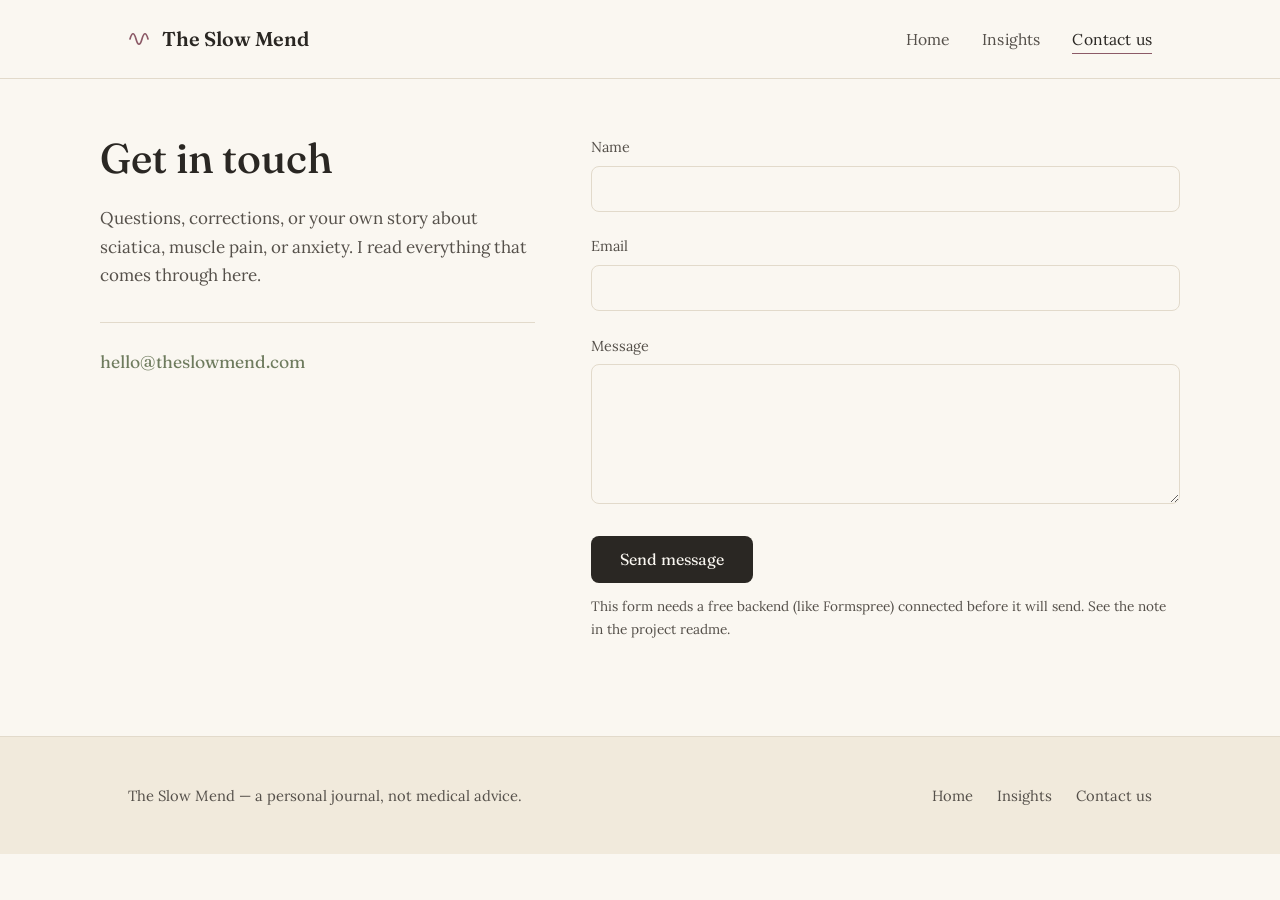
==== contact.html @ ebbfa94d "Add files via upload" ====
<!DOCTYPE html>
<html lang="en">
<head>
<meta charset="UTF-8">
<meta name="viewport" content="width=device-width, initial-scale=1.0">
<title>Contact us — The Slow Mend</title>
<meta name="description" content="Get in touch with The Slow Mend.">
<link rel="preconnect" href="https://fonts.googleapis.com">
<link rel="preconnect" href="https://fonts.gstatic.com" crossorigin>
<link href="https://fonts.googleapis.com/css2?family=Fraunces:opsz,wght@9..144,400;9..144,500;9..144,600&family=Lora:ital,wght@0,400;0,500;1,400&display=swap" rel="stylesheet">
<link rel="stylesheet" href="styles.css">
</head>
<body>

<header class="site-header">
  <div class="wrap">
    <a href="index.html" class="wordmark">
      <svg width="24" height="24" viewBox="0 0 24 24" fill="none" xmlns="http://www.w3.org/2000/svg" aria-hidden="true">
        <path d="M2 12c2-7 4-7 6 0s4 7 6 0 4-7 6 0" stroke="#8C5A67" stroke-width="1.7" stroke-linecap="round"/>
      </svg>
      The Slow Mend
    </a>
    <nav class="main-nav" aria-label="Main">
      <ul>
        <li><a href="index.html">Home</a></li>
        <li><a href="insights.html">Insights</a></li>
        <li><a href="contact.html" aria-current="page">Contact us</a></li>
      </ul>
    </nav>
    <button class="nav-toggle" aria-label="Toggle menu" aria-expanded="false">
      <span></span>
    </button>
  </div>
</header>

<main>
  <section class="contact-layout wrap">
    <div class="contact-intro">
      <h1>Get in touch</h1>
      <p>Questions, corrections, or your own story about sciatica, muscle pain, or anxiety. I read everything that comes through here.</p>
      <div class="contact-direct">
        <a href="mailto:hello@theslowmend.com">hello@theslowmend.com</a>
      </div>
    </div>

    <div class="contact-form">
      <form action="https://formspree.io/f/your-form-id" method="POST">
        <div class="field">
          <label for="name">Name</label>
          <input type="text" id="name" name="name" required>
        </div>
        <div class="field">
          <label for="email">Email</label>
          <input type="email" id="email" name="email" required>
        </div>
        <div class="field">
          <label for="message">Message</label>
          <textarea id="message" name="message" required></textarea>
        </div>
        <button type="submit" class="submit-btn">Send message</button>
        <p class="form-note">This form needs a free backend (like Formspree) connected before it will send. See the note in the project readme.</p>
      </form>
    </div>
  </section>
</main>

<footer class="site-footer">
  <div class="wrap">
    <p>The Slow Mend — a personal journal, not medical advice.</p>
    <ul class="footer-nav">
      <li><a href="index.html">Home</a></li>
      <li><a href="insights.html">Insights</a></li>
      <li><a href="contact.html">Contact us</a></li>
    </ul>
  </div>
</footer>

<script src="script.js"></script>
</body>
</html>
---- styles.css ----
/* ---------------------------------------------------
   The Slow Mend — personal health journal
   Palette: warm paper, moss, plum, ochre, ink
--------------------------------------------------- */

:root {
  --paper: #FAF7F1;
  --paper-alt: #F1EADC;
  --ink: #2A2723;
  --ink-soft: #55504A;
  --moss: #6E7B5E;
  --moss-tint: #E7EBDF;
  --plum: #8C5A67;
  --plum-tint: #F1E3E6;
  --ochre: #B08A4E;
  --ochre-tint: #F3E7D2;
  --line: #E2DACB;

  --display: 'Fraunces', Georgia, serif;
  --body: 'Lora', Georgia, serif;

  --measure: 62ch;
}

* { box-sizing: border-box; }

html {
  scroll-behavior: smooth;
}

body {
  margin: 0;
  background: var(--paper);
  color: var(--ink);
  font-family: var(--body);
  font-size: 1.0625rem;
  line-height: 1.7;
  -webkit-font-smoothing: antialiased;
}

a {
  color: var(--moss);
  text-decoration-thickness: 1px;
  text-underline-offset: 3px;
}

a:hover { color: var(--plum); }

a:focus-visible,
button:focus-visible,
input:focus-visible,
textarea:focus-visible {
  outline: 2px solid var(--plum);
  outline-offset: 3px;
}

h1, h2, h3 {
  font-family: var(--display);
  font-weight: 500;
  line-height: 1.15;
  margin: 0 0 0.5em;
  color: var(--ink);
}

p { margin: 0 0 1.1em; }

.wrap {
  max-width: 1080px;
  margin: 0 auto;
  padding: 0 1.75rem;
}

/* ---------- Header ---------- */

.site-header {
  border-bottom: 1px solid var(--line);
  position: sticky;
  top: 0;
  background: rgba(250, 247, 241, 0.92);
  backdrop-filter: blur(6px);
  z-index: 10;
}

.site-header .wrap {
  display: flex;
  align-items: center;
  justify-content: space-between;
  height: 78px;
}

.wordmark {
  display: flex;
  align-items: center;
  gap: 0.6rem;
  font-family: var(--display);
  font-size: 1.25rem;
  font-weight: 600;
  color: var(--ink);
  text-decoration: none;
}

.wordmark svg { flex-shrink: 0; }

.wordmark:hover { color: var(--ink); }

.main-nav ul {
  display: flex;
  gap: 2rem;
  list-style: none;
  margin: 0;
  padding: 0;
}

.main-nav a {
  color: var(--ink-soft);
  text-decoration: none;
  font-size: 0.98rem;
  letter-spacing: 0.01em;
  padding: 0.3rem 0;
  border-bottom: 1px solid transparent;
}

.main-nav a:hover,
.main-nav a[aria-current="page"] {
  color: var(--ink);
  border-bottom-color: var(--plum);
}

.nav-toggle {
  display: none;
  background: none;
  border: 1px solid var(--line);
  border-radius: 6px;
  width: 42px;
  height: 42px;
  align-items: center;
  justify-content: center;
  cursor: pointer;
}

.nav-toggle span,
.nav-toggle span::before,
.nav-toggle span::after {
  content: "";
  display: block;
  width: 18px;
  height: 1.5px;
  background: var(--ink);
  position: relative;
}
.nav-toggle span::before { position: absolute; top: -6px; }
.nav-toggle span::after { position: absolute; top: 6px; }

/* ---------- Hero ---------- */

.hero {
  padding: 5rem 0 4.5rem;
}

.hero .wrap {
  display: grid;
  grid-template-columns: 1.1fr 0.9fr;
  gap: 3rem;
  align-items: center;
}

.hero h1 {
  font-size: clamp(2.1rem, 4vw, 3.1rem);
  max-width: 14ch;
}

.hero .lede {
  font-size: 1.15rem;
  color: var(--ink-soft);
  max-width: 46ch;
}

.hero-art {
  width: 100%;
  height: auto;
}

.cta-link {
  display: inline-flex;
  align-items: center;
  gap: 0.5rem;
  font-family: var(--display);
  font-size: 1.05rem;
  color: var(--ink);
  text-decoration: none;
  border-bottom: 1.5px solid var(--moss);
  padding-bottom: 2px;
}
.cta-link:hover { color: var(--plum); border-bottom-color: var(--plum); }

/* ---------- Section framing ---------- */

section { padding: 3.75rem 0; }

.section-head {
  display: flex;
  justify-content: space-between;
  align-items: baseline;
  gap: 2rem;
  border-top: 1px solid var(--line);
  padding-top: 2.5rem;
  margin-bottom: 2rem;
}

.section-head h2 {
  font-size: 1.65rem;
}

.section-head p {
  color: var(--ink-soft);
  margin: 0;
  max-width: 40ch;
}

/* ---------- Topic list (Home) ---------- */

.topics {
  list-style: none;
  margin: 0;
  padding: 0;
}

.topics li {
  display: grid;
  grid-template-columns: 200px 1fr;
  gap: 2rem;
  padding: 1.6rem 0;
  border-top: 1px solid var(--line);
}



.topics h3 {
  font-size: 1.2rem;
  margin: 0;
}

.topics p {
  margin: 0;
  color: var(--ink-soft);
  max-width: var(--measure);
}

/* ---------- Post list ---------- */

.post-entry {
  padding: 2.1rem 0;
  border-top: 1px solid var(--line);
}

.post-list .post-entry:last-child { border-bottom: 1px solid var(--line); }

.tag {
  display: inline-block;
  font-size: 0.8rem;
  padding: 0.2rem 0.65rem;
  border-radius: 100px;
  margin-bottom: 0.7rem;
  font-family: var(--body);
}

.tag--sciatica { background: var(--moss-tint); color: #4C5940; }
.tag--muscle   { background: var(--plum-tint); color: #6E3E4A; }
.tag--anxiety  { background: var(--ochre-tint); color: #8A6A34; }

.post-entry h3 {
  font-size: 1.35rem;
  margin-bottom: 0.35rem;
}

.post-entry h3 a { color: var(--ink); text-decoration: none; }
.post-entry h3 a:hover { color: var(--plum); }

.post-meta {
  color: var(--ink-soft);
  font-size: 0.92rem;
  margin-bottom: 0.7rem;
}

.post-excerpt {
  max-width: var(--measure);
  color: var(--ink-soft);
}

.read-more {
  font-size: 0.95rem;
  text-decoration: none;
  border-bottom: 1px solid var(--moss);
}
.read-more:hover { border-bottom-color: var(--plum); }

/* ---------- Insights page intro ---------- */

.page-intro {
  padding: 3.5rem 0 1rem;
}

.page-intro h1 {
  font-size: clamp(2rem, 3.4vw, 2.6rem);
  max-width: 18ch;
}

.page-intro p {
  max-width: var(--measure);
  color: var(--ink-soft);
  font-size: 1.1rem;
}

.filter-row {
  display: flex;
  gap: 0.6rem;
  flex-wrap: wrap;
  margin: 1.75rem 0 0;
}

.filter-row a {
  text-decoration: none;
  font-size: 0.88rem;
  padding: 0.35rem 0.85rem;
  border-radius: 100px;
  border: 1px solid var(--line);
  color: var(--ink-soft);
}
.filter-row a:hover,
.filter-row a[aria-current="true"] {
  border-color: var(--moss);
  color: var(--ink);
  background: var(--moss-tint);
}

/* ---------- Contact page ---------- */

.contact-layout {
  display: grid;
  grid-template-columns: 0.85fr 1.15fr;
  gap: 3.5rem;
  padding: 3.5rem 0 5rem;
}

.contact-intro h1 {
  font-size: clamp(2rem, 3.4vw, 2.6rem);
  max-width: 14ch;
}

.contact-intro p {
  color: var(--ink-soft);
  max-width: 40ch;
}

.contact-direct {
  margin-top: 2rem;
  padding-top: 1.5rem;
  border-top: 1px solid var(--line);
}

.contact-direct a {
  font-family: var(--display);
  font-size: 1.1rem;
  text-decoration: none;
}

.field {
  margin-bottom: 1.4rem;
}

.field label {
  display: block;
  font-size: 0.9rem;
  color: var(--ink-soft);
  margin-bottom: 0.4rem;
}

.field input,
.field textarea {
  width: 100%;
  font-family: var(--body);
  font-size: 1rem;
  padding: 0.75rem 0.9rem;
  border: 1px solid var(--line);
  border-radius: 8px;
  background: var(--paper);
  color: var(--ink);
}

.field textarea { min-height: 140px; resize: vertical; }

.submit-btn {
  font-family: var(--display);
  font-size: 1rem;
  background: var(--ink);
  color: var(--paper);
  border: none;
  border-radius: 8px;
  padding: 0.85rem 1.8rem;
  cursor: pointer;
}

.submit-btn:hover { background: var(--plum); }

.form-note {
  font-size: 0.85rem;
  color: var(--ink-soft);
  margin-top: 0.75rem;
}

/* ---------- Footer ---------- */

.site-footer {
  border-top: 1px solid var(--line);
  background: var(--paper-alt);
  padding: 2.75rem 0;
}

.site-footer .wrap {
  display: flex;
  justify-content: space-between;
  align-items: center;
  flex-wrap: wrap;
  gap: 1rem;
}

.site-footer p {
  margin: 0;
  color: var(--ink-soft);
  font-size: 0.92rem;
}

.footer-nav {
  display: flex;
  gap: 1.5rem;
  list-style: none;
  padding: 0;
  margin: 0;
}

.footer-nav a {
  color: var(--ink-soft);
  text-decoration: none;
  font-size: 0.92rem;
}
.footer-nav a:hover { color: var(--plum); }

/* ---------- Responsive ---------- */

@media (max-width: 760px) {
  .main-nav { display: none; }
  .nav-toggle { display: flex; }

  .site-header.nav-open .main-nav {
    display: block;
    position: absolute;
    top: 78px;
    left: 0;
    right: 0;
    background: var(--paper);
    border-bottom: 1px solid var(--line);
    padding: 1rem 1.75rem 1.5rem;
  }

  .site-header.nav-open .main-nav ul {
    flex-direction: column;
    gap: 1rem;
  }

  .hero .wrap {
    grid-template-columns: 1fr;
  }

  .hero-art { max-width: 260px; }

  .topics li,
  .contact-layout {
    grid-template-columns: 1fr;
    gap: 0.5rem;
  }

  .section-head {
    flex-direction: column;
    gap: 0.5rem;
  }
}

@media (prefers-reduced-motion: reduce) {
  html { scroll-behavior: auto; }
}
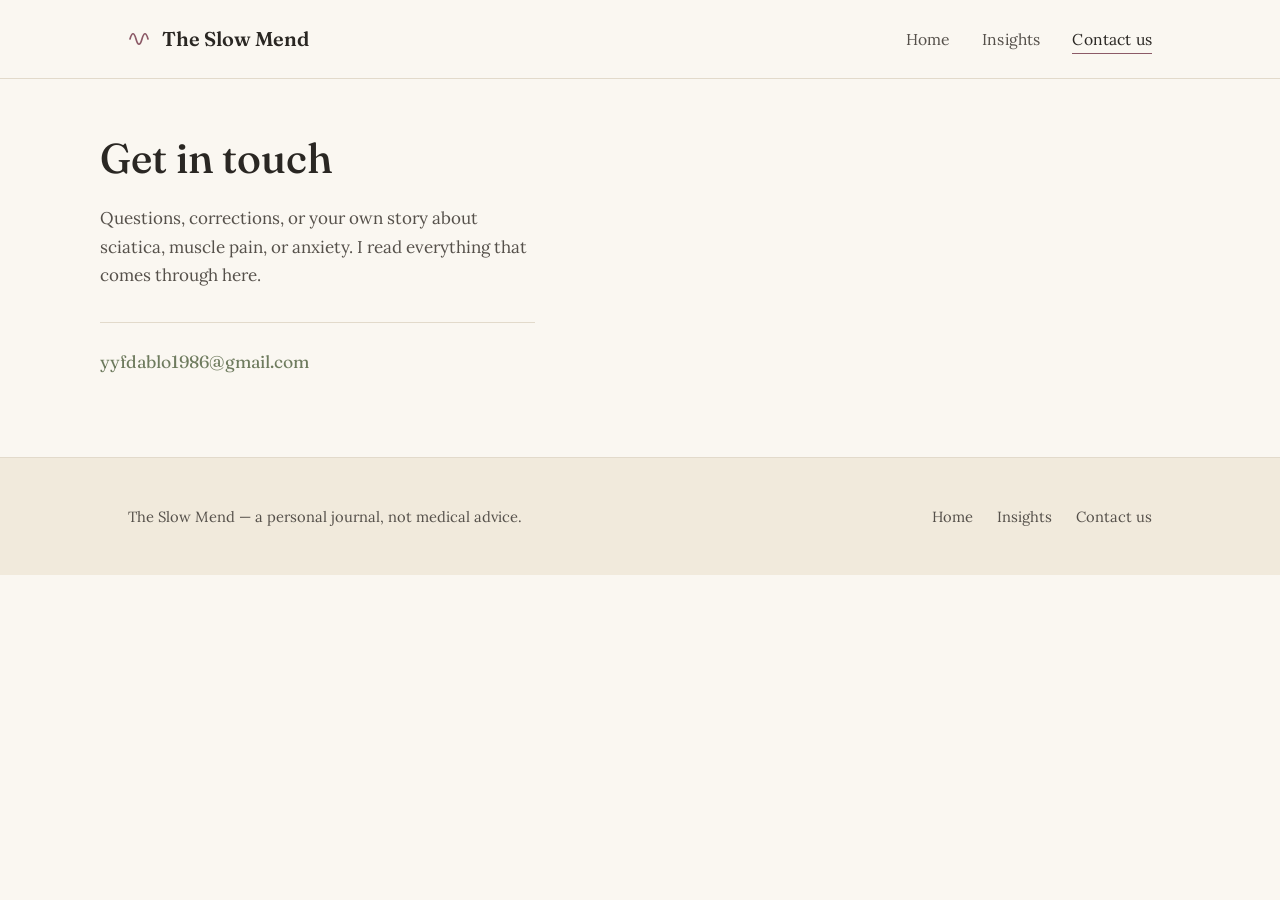
==== commit 71b9fc33: "Update contact.html" ====
--- a/contact.html
+++ b/contact.html
@@ -11,7 +11,6 @@
 <link rel="stylesheet" href="styles.css">
 </head>
 <body>
-
 <header class="site-header">
   <div class="wrap">
     <a href="index.html" class="wordmark">
@@ -32,38 +31,21 @@
     </button>
   </div>
 </header>
-
 <main>
   <section class="contact-layout wrap">
     <div class="contact-intro">
       <h1>Get in touch</h1>
       <p>Questions, corrections, or your own story about sciatica, muscle pain, or anxiety. I read everything that comes through here.</p>
       <div class="contact-direct">
-        <a href="mailto:hello@theslowmend.com">hello@theslowmend.com</a>
+        <a href="mailto:yyfdablo1986@gmail.com">yyfdablo1986@gmail.com</a>
       </div>
     </div>
-
     <div class="contact-form">
-      <form action="https://formspree.io/f/your-form-id" method="POST">
-        <div class="field">
-          <label for="name">Name</label>
-          <input type="text" id="name" name="name" required>
-        </div>
-        <div class="field">
-          <label for="email">Email</label>
-          <input type="email" id="email" name="email" required>
-        </div>
-        <div class="field">
-          <label for="message">Message</label>
-          <textarea id="message" name="message" required></textarea>
-        </div>
-        <button type="submit" class="submit-btn">Send message</button>
-        <p class="form-note">This form needs a free backend (like Formspree) connected before it will send. See the note in the project readme.</p>
-      </form>
+      <script src="https://js-na2.hsforms.net/forms/embed/247277366.js" defer></script>
+      <div class="hs-form-frame" data-region="na2" data-form-id="979b8cc2-c948-47e0-9060-459a0b343fc0" data-portal-id="247277366"></div>
     </div>
   </section>
 </main>
-
 <footer class="site-footer">
   <div class="wrap">
     <p>The Slow Mend — a personal journal, not medical advice.</p>
@@ -74,7 +56,6 @@
     </ul>
   </div>
 </footer>
-
 <script src="script.js"></script>
 </body>
 </html>
